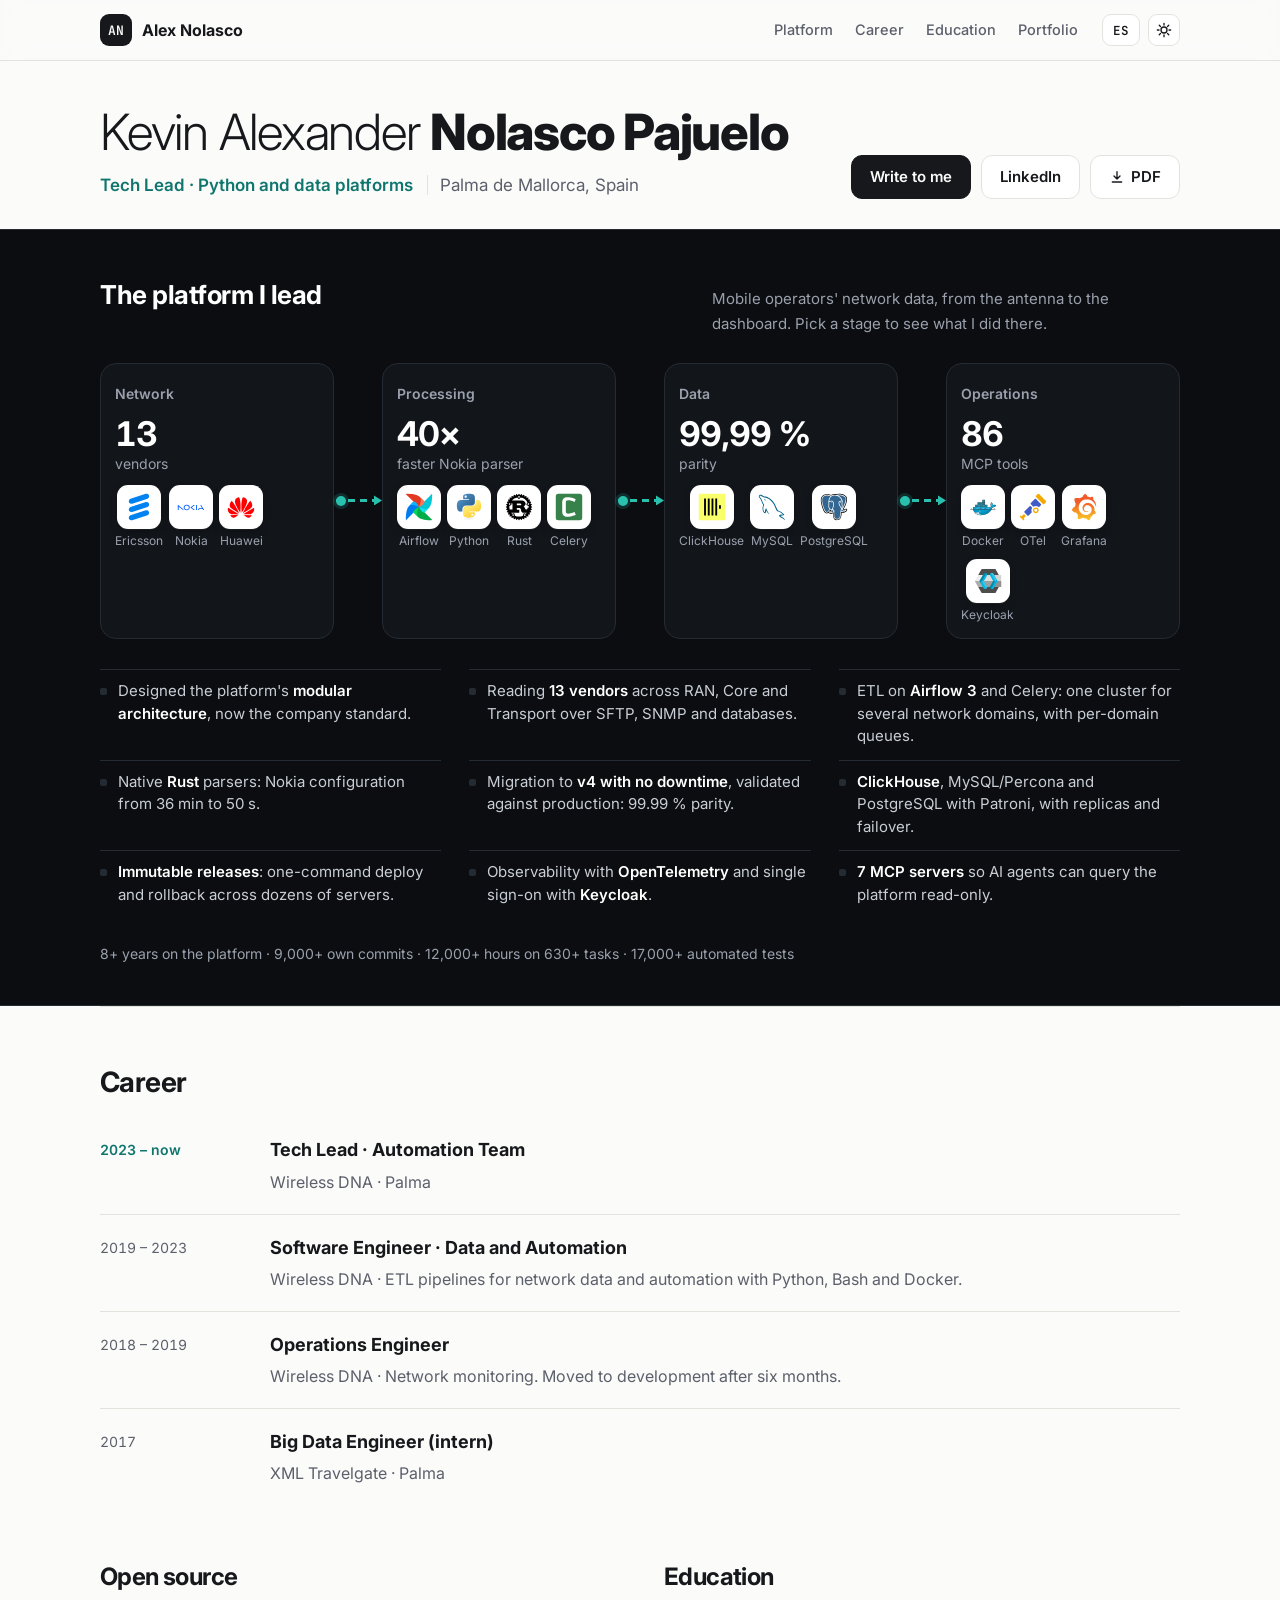
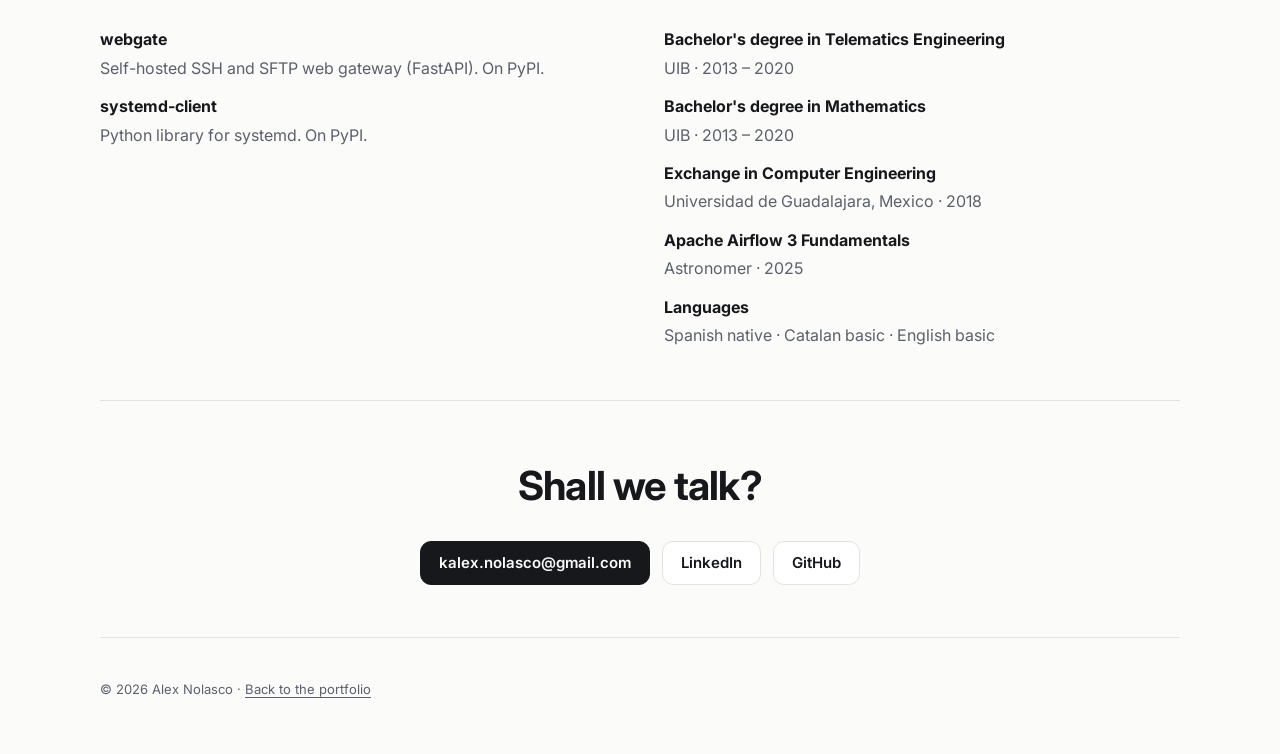
==== cv.html @ ef630f28 ":sparkles: [ADD] Web CV: the platform as the cover, real logos, two separate degrees cv.html with an" ====
<!doctype html>
<html lang="es">
<head>
  <meta charset="utf-8">
  <meta name="viewport" content="width=device-width, initial-scale=1">
  <title>Alex Nolasco · CV</title>
  <meta name="description" content="Currículum de Kevin Alexander Nolasco Pajuelo: Tech Lead de una plataforma de datos de red de telecomunicaciones. Python, Airflow, ClickHouse y Rust.">
  <meta name="author" content="Kevin Alexander Nolasco Pajuelo">
  <meta property="og:type" content="profile">
  <meta property="og:title" content="Alex Nolasco · CV · Tech Lead, Python y plataformas de datos">
  <meta property="og:description" content="La plataforma que dirijo, lo que he hecho en ella y cómo contactarme.">
  <meta property="og:url" content="https://kalexnolasco.github.io/cv.html">
  <meta property="og:image" content="https://kalexnolasco.github.io/assets/alex.jpg">
  <link rel="canonical" href="https://kalexnolasco.github.io/cv.html">
  <link rel="icon" href="assets/favicon.svg" type="image/svg+xml">
  <link rel="preconnect" href="https://fonts.googleapis.com">
  <link rel="preconnect" href="https://fonts.gstatic.com" crossorigin>
  <link href="https://fonts.googleapis.com/css2?family=Inter:wght@400;500;600;700;800&family=JetBrains+Mono:wght@400;500&display=swap" rel="stylesheet">
  <link rel="stylesheet" href="assets/style.css">
  <link rel="stylesheet" href="assets/cv.css">
  <script>
    (function () {
      try {
        var t = localStorage.getItem("theme");
        if (t) document.documentElement.setAttribute("data-theme", t);
      } catch (e) {}
    })();
  </script>
</head>
<body class="cv">
  <a class="skip" href="#main" data-i18n="skip">Saltar al contenido</a>

  <header class="nav">
    <div class="wrap nav-in">
      <a class="brand" href="index.html" aria-label="Portafolio"><span class="brand-mark">AN</span><span class="brand-name">Alex Nolasco</span></a>
      <nav class="links" aria-label="Secciones">
        <a href="#plataforma" data-i18n="nav.platform">Plataforma</a>
        <a href="#trayectoria" data-i18n="nav.career">Trayectoria</a>
        <a href="#formacion" data-i18n="nav.edu">Formación</a>
        <a href="index.html" data-i18n="nav.portfolio">Portafolio</a>
      </nav>
      <div class="tools">
        <button class="chip" id="lang" type="button" aria-label="Switch to English">EN</button>
        <button class="chip icon" id="theme" type="button" aria-label="Cambiar tema">
          <svg class="i-sun" viewBox="0 0 24 24" width="16" height="16" aria-hidden="true"><circle cx="12" cy="12" r="4.5" fill="none" stroke="currentColor" stroke-width="2"/><path d="M12 2v2.5M12 19.5V22M2 12h2.5M19.5 12H22M4.9 4.9l1.8 1.8M17.3 17.3l1.8 1.8M4.9 19.1l1.8-1.8M17.3 6.7l1.8-1.8" stroke="currentColor" stroke-width="2" stroke-linecap="round"/></svg>
          <svg class="i-moon" viewBox="0 0 24 24" width="16" height="16" aria-hidden="true"><path d="M20 14.5A8 8 0 0 1 9.5 4a8 8 0 1 0 10.5 10.5z" fill="none" stroke="currentColor" stroke-width="2" stroke-linejoin="round"/></svg>
        </button>
      </div>
    </div>
  </header>

  <main id="main">
    <section class="who wrap" aria-labelledby="name">
      <div class="who-text">
        <h1 id="name">Kevin Alexander <b>Nolasco Pajuelo</b></h1>
        <p class="who-role"><span data-i18n="who.role">Tech Lead · Python y plataformas de datos</span> <span class="who-place" data-i18n="who.place">Palma de Mallorca</span></p>
        <p class="print-only">kalex.nolasco@gmail.com · linkedin.com/in/kalexnolasco · kalexnolasco.github.io</p>
      </div>
      <div class="who-actions">
        <a class="btn primary" href="mailto:kalex.nolasco@gmail.com" data-i18n="who.mail">Escríbeme</a>
        <a class="btn" href="https://www.linkedin.com/in/kalexnolasco" target="_blank" rel="noopener">LinkedIn</a>
        <a class="btn" id="pdf" href="assets/cv/CV-Kevin-Nolasco-ES.pdf" download>
          <svg viewBox="0 0 24 24" width="16" height="16" aria-hidden="true"><path d="M12 4v11m0 0-4.5-4.5M12 15l4.5-4.5M5 19.5h14" fill="none" stroke="currentColor" stroke-width="2" stroke-linecap="round" stroke-linejoin="round"/></svg>
          <span>PDF</span>
        </a>
      </div>
    </section>

    <section class="stage-band" id="plataforma" aria-labelledby="platform-title">
      <div class="wrap">
        <div class="band-head">
          <h2 id="platform-title" data-i18n="band.title">La plataforma que dirijo</h2>
          <p data-i18n="band.lead">Datos de red de operadores móviles, de la antena al panel. Toca una etapa para ver lo que hice en ella.</p>
        </div>

        <div class="pipeline" role="group" aria-label="Etapas de la plataforma">
          <button class="stage" type="button" data-stage="red" aria-pressed="false">
            <span class="stage-name" data-i18n="st.red">Red</span>
            <span class="stage-fig"><b>13</b> <span data-i18n="st.redF">fabricantes</span></span>
            <span class="logos">
              <span class="logo"><img src="assets/logos/ericsson.svg" alt="" width="40" height="40"><span>Ericsson</span></span>
              <span class="logo"><img src="assets/logos/nokia.svg" alt="" width="40" height="40"><span>Nokia</span></span>
              <span class="logo"><img src="assets/logos/huawei.svg" alt="" width="40" height="40"><span>Huawei</span></span>
            </span>
          </button>
          <span class="flow" aria-hidden="true"><i></i></span>
          <button class="stage" type="button" data-stage="proc" aria-pressed="false">
            <span class="stage-name" data-i18n="st.proc">Procesamiento</span>
            <span class="stage-fig"><b>40×</b> <span data-i18n="st.procF">parser Nokia más rápido</span></span>
            <span class="logos">
              <span class="logo"><img src="assets/logos/airflow.svg" alt="" width="40" height="40"><span>Airflow</span></span>
              <span class="logo"><img src="assets/logos/python.svg" alt="" width="40" height="40"><span>Python</span></span>
              <span class="logo"><img src="assets/logos/rust.svg" alt="" width="40" height="40"><span>Rust</span></span>
              <span class="logo"><img src="assets/logos/celery.svg" alt="" width="40" height="40"><span>Celery</span></span>
            </span>
          </button>
          <span class="flow" aria-hidden="true"><i></i></span>
          <button class="stage" type="button" data-stage="data" aria-pressed="false">
            <span class="stage-name" data-i18n="st.data">Datos</span>
            <span class="stage-fig"><b>99,99&nbsp;%</b> <span data-i18n="st.dataF">paridad</span></span>
            <span class="logos">
              <span class="logo"><img src="assets/logos/clickhouse.svg" alt="" width="40" height="40"><span>ClickHouse</span></span>
              <span class="logo"><img src="assets/logos/mysql.svg" alt="" width="40" height="40"><span>MySQL</span></span>
              <span class="logo"><img src="assets/logos/postgresql.svg" alt="" width="40" height="40"><span>PostgreSQL</span></span>
            </span>
          </button>
          <span class="flow" aria-hidden="true"><i></i></span>
          <button class="stage" type="button" data-stage="ops" aria-pressed="false">
            <span class="stage-name" data-i18n="st.ops">Operación</span>
            <span class="stage-fig"><b>86</b> <span data-i18n="st.opsF">herramientas MCP</span></span>
            <span class="logos">
              <span class="logo"><img src="assets/logos/docker.svg" alt="" width="40" height="40"><span>Docker</span></span>
              <span class="logo"><img src="assets/logos/opentelemetry.svg" alt="" width="40" height="40"><span title="OpenTelemetry">OTel</span></span>
              <span class="logo"><img src="assets/logos/grafana.svg" alt="" width="40" height="40"><span>Grafana</span></span>
              <span class="logo"><img src="assets/logos/keycloak.svg" alt="" width="40" height="40"><span>Keycloak</span></span>
            </span>
          </button>
        </div>

        <ul class="wins" aria-live="polite">
          <li data-stage="all" data-i18n-html="w.arch">Diseñé la <b>arquitectura modular</b> de la plataforma, hoy estándar de la empresa.</li>
          <li data-stage="red" data-i18n-html="w.red">Lectura de <b>13 fabricantes</b> de RAN, Core y Transporte por SFTP, SNMP y bases de datos.</li>
          <li data-stage="proc" data-i18n-html="w.airflow">ETL en <b>Airflow 3</b> y Celery: un clúster para varios dominios de red, con colas por dominio.</li>
          <li data-stage="proc" data-i18n-html="w.rust">Parsers nativos en <b>Rust</b>: configuración Nokia de 36 min a 50 s.</li>
          <li data-stage="data" data-i18n-html="w.v4">Migración a <b>v4 sin cortes</b>, validada contra producción: 99,99&nbsp;% de paridad.</li>
          <li data-stage="data" data-i18n-html="w.db"><b>ClickHouse</b>, MySQL/Percona y PostgreSQL con Patroni, con réplicas y failover.</li>
          <li data-stage="ops" data-i18n-html="w.deploy"><b>Releases inmutables</b>: despliegue y vuelta atrás en un comando sobre decenas de servidores.</li>
          <li data-stage="ops" data-i18n-html="w.obs">Observabilidad con <b>OpenTelemetry</b> y acceso único con <b>Keycloak</b>.</li>
          <li data-stage="ops" data-i18n-html="w.mcp"><b>7 servidores MCP</b> para que agentes de IA consulten la plataforma en solo lectura.</li>
        </ul>
        <p class="band-foot" data-i18n="band.foot">8+ años en la plataforma · 9.000+ commits propios · 12.000+ horas en 630+ tareas · 17.000+ pruebas automáticas</p>
      </div>
    </section>

    <section class="section wrap" id="trayectoria" aria-labelledby="career-title">
      <h2 class="h2" id="career-title" data-i18n="career.title">Trayectoria</h2>
      <ol class="career">
        <li>
          <span class="when" data-i18n="c1.when">2023 – hoy</span>
          <div>
            <h3 data-i18n="c1.role">Tech Lead · Equipo de Automatización</h3>
            <p class="muted">Wireless DNA · Palma</p>
          </div>
        </li>
        <li>
          <span class="when">2019 – 2023</span>
          <div>
            <h3 data-i18n="c2.role">Ingeniero de software · Datos y automatización</h3>
            <p class="muted" data-i18n="c2.what">Wireless DNA · Pipelines ETL de datos de red y automatización con Python, Bash y Docker.</p>
          </div>
        </li>
        <li>
          <span class="when">2018 – 2019</span>
          <div>
            <h3 data-i18n="c3.role">Ingeniero de operaciones</h3>
            <p class="muted" data-i18n="c3.what">Wireless DNA · Monitorización de red. A los seis meses pasé a desarrollo.</p>
          </div>
        </li>
        <li>
          <span class="when">2017</span>
          <div>
            <h3 data-i18n="c4.role">Big Data Engineer (prácticas)</h3>
            <p class="muted">XML Travelgate · Palma</p>
          </div>
        </li>
      </ol>
    </section>

    <section class="section wrap split" aria-label="Open source y formación">
      <div>
        <h2 class="h2" data-i18n="os.title">Open source</h2>
        <ul class="plain">
          <li><a href="https://github.com/kalexnolasco/webgate" target="_blank" rel="noopener"><b>webgate</b></a> <span class="muted" data-i18n="os.webgate">Pasarela web SSH y SFTP autoalojada (FastAPI). En PyPI.</span></li>
          <li><a href="https://github.com/kalexnolasco/systemd-client" target="_blank" rel="noopener"><b>systemd-client</b></a> <span class="muted" data-i18n="os.systemd">Librería de Python para systemd. En PyPI.</span></li>
        </ul>
      </div>
      <div id="formacion">
        <h2 class="h2" data-i18n="edu.title">Formación</h2>
        <ul class="plain edu-list">
          <li><b data-i18n="e.tel">Grado en Ingeniería Telemática</b> <span class="muted">UIB · 2013 – 2020</span></li>
          <li><b data-i18n="e.mat">Grado en Matemáticas</b> <span class="muted">UIB · 2013 – 2020</span></li>
          <li><b data-i18n="e.exch">Intercambio en Ingeniería Informática</b> <span class="muted" data-i18n="e.exchW">Universidad de Guadalajara, México · 2018</span></li>
          <li><b>Apache Airflow 3 Fundamentals</b> <span class="muted" data-i18n="e.cert">Astronomer · 2025</span></li>
          <li><b data-i18n="e.lang">Idiomas</b> <span class="muted" data-i18n="e.langV">Español nativo · Catalán básico · Inglés básico</span></li>
        </ul>
      </div>
    </section>

    <section class="section wrap close" aria-labelledby="close-title">
      <h2 id="close-title" data-i18n="close.title">¿Hablamos?</h2>
      <div class="cta">
        <a class="btn primary" href="mailto:kalex.nolasco@gmail.com">kalex.nolasco@gmail.com</a>
        <a class="btn" href="https://www.linkedin.com/in/kalexnolasco" target="_blank" rel="noopener">LinkedIn</a>
        <a class="btn" href="https://github.com/kalexnolasco" target="_blank" rel="noopener">GitHub</a>
      </div>
    </section>
  </main>

  <footer class="wrap foot">
    <p class="muted foot-line">© <span id="year">2026</span> Alex Nolasco · <a href="index.html" data-i18n="foot.back">Volver al portafolio</a></p>
  </footer>
  <script src="assets/cv.js" defer></script>
</body>
</html>
---- assets/style.css ----
:root {
  --bg: #fbfbfa;
  --bg-2: #f2f2ef;
  --surface: #ffffff;
  --text: #17181c;
  --muted: #5c606b;
  --line: #e3e3de;
  --accent: #0f766e;
  --accent-2: #14b8a6;
  --accent-soft: #e6f4f2;
  --shadow: 0 1px 2px rgba(20, 20, 30, .04), 0 8px 24px rgba(20, 20, 30, .06);
  --radius: 14px;
  --sans: "Inter", system-ui, -apple-system, "Segoe UI", Roboto, sans-serif;
  --mono: "JetBrains Mono", ui-monospace, "SFMono-Regular", Menlo, monospace;
  color-scheme: light;
}
@media (prefers-color-scheme: dark) {
  :root:not([data-theme="light"]) {
    --bg: #0d0f12; --bg-2: #13161b; --surface: #161a20; --text: #e8eaed; --muted: #9aa1ad;
    --line: #262b33; --accent: #2dd4bf; --accent-2: #5eead4; --accent-soft: #10302d;
    --shadow: 0 1px 2px rgba(0,0,0,.3), 0 8px 24px rgba(0,0,0,.25);
    color-scheme: dark;
  }
}
:root[data-theme="dark"] {
  --bg: #0d0f12; --bg-2: #13161b; --surface: #161a20; --text: #e8eaed; --muted: #9aa1ad;
  --line: #262b33; --accent: #2dd4bf; --accent-2: #5eead4; --accent-soft: #10302d;
  --shadow: 0 1px 2px rgba(0,0,0,.3), 0 8px 24px rgba(0,0,0,.25);
  color-scheme: dark;
}

* { box-sizing: border-box; }
html { scroll-behavior: smooth; scroll-padding-top: 76px; }
@media (prefers-reduced-motion: reduce) { html { scroll-behavior: auto; } * { transition: none !important; } }
body {
  margin: 0; background: var(--bg); color: var(--text); font: 16px/1.65 var(--sans);
  -webkit-font-smoothing: antialiased; text-rendering: optimizeLegibility;
}
a { color: var(--accent); text-decoration: none; }
a:hover { text-decoration: underline; text-underline-offset: 3px; }
img { max-width: 100%; display: block; }
.mono { font-family: var(--mono); }
.muted { color: var(--muted); }
.accent { color: var(--accent); }
.wrap { width: min(1080px, 100% - 32px); margin-inline: auto; }
.skip { position: absolute; left: -999px; top: 8px; background: var(--accent); color: #fff; padding: 8px 12px; border-radius: 8px; z-index: 10; }
.skip:focus { left: 16px; }
:focus-visible { outline: 2px solid var(--accent); outline-offset: 3px; border-radius: 6px; }

/* nav */
.nav { position: sticky; top: 0; z-index: 5; background: color-mix(in srgb, var(--bg) 82%, transparent); backdrop-filter: saturate(1.4) blur(10px); border-bottom: 1px solid var(--line); }
.nav-in { display: flex; align-items: center; gap: 24px; height: 60px; }
.brand { display: flex; align-items: center; gap: 10px; color: var(--text); font-weight: 700; }
.brand:hover { text-decoration: none; }
.brand-mark { display: grid; place-items: center; width: 32px; height: 32px; border-radius: 9px; background: var(--text); color: var(--bg); font: 600 13px/1 var(--mono); letter-spacing: .5px; }
.links { display: flex; gap: 22px; margin-left: auto; }
.links a { color: var(--muted); font-size: 14.5px; font-weight: 500; }
.links a:hover { color: var(--text); text-decoration: none; }
.tools { display: flex; gap: 8px; }
.chip { height: 32px; min-width: 32px; padding: 0 10px; border-radius: 9px; border: 1px solid var(--line); background: var(--surface); color: var(--text); font: 600 12.5px var(--mono); cursor: pointer; display: inline-grid; place-items: center; }
.chip:hover { border-color: var(--muted); }
.chip.icon { padding: 0; }
.i-moon { display: none; }
:root[data-theme="dark"] .i-sun { display: none; }
:root[data-theme="dark"] .i-moon { display: block; }
@media (prefers-color-scheme: dark) {
  :root:not([data-theme="light"]) .i-sun { display: none; }
  :root:not([data-theme="light"]) .i-moon { display: block; }
}

/* hero */
.hero { display: grid; grid-template-columns: 1.6fr 1fr; gap: 56px; align-items: center; padding: 88px 0 72px; }
.eyebrow { color: var(--accent); font-size: 13px; letter-spacing: .3px; margin: 0 0 18px; }
h1 { font-size: clamp(34px, 5vw, 54px); line-height: 1.08; letter-spacing: -1.6px; margin: 0 0 22px; font-weight: 800; text-wrap: balance; }
.lead { font-size: 18.5px; color: var(--muted); margin: 0 0 30px; max-width: 58ch; }
.cta { display: flex; flex-wrap: wrap; gap: 12px; }
.btn { display: inline-flex; align-items: center; gap: 8px; height: 44px; padding: 0 18px; border-radius: 11px; border: 1px solid var(--line); background: var(--surface); color: var(--text); font-weight: 600; font-size: 15px; transition: transform .15s, border-color .15s; }
.btn:hover { text-decoration: none; border-color: var(--muted); transform: translateY(-1px); }
.btn.primary { background: var(--text); color: var(--bg); border-color: var(--text); }
.hero-card { background: var(--surface); border: 1px solid var(--line); border-radius: 20px; padding: 26px; box-shadow: var(--shadow); }
.avatar { width: 104px; height: 104px; border-radius: 50%; border: 3px solid var(--accent-soft); margin-bottom: 18px; background: var(--bg-2); }
.facts { margin: 0; display: grid; gap: 12px; }
.facts div { display: grid; grid-template-columns: 92px 1fr; gap: 10px; font-size: 14.5px; padding-top: 12px; border-top: 1px dashed var(--line); }
.facts dt { color: var(--muted); font-family: var(--mono); font-size: 12.5px; padding-top: 2px; }
.facts dd { margin: 0; font-weight: 500; }

/* stats */
.stats { display: grid; grid-template-columns: repeat(6, 1fr); gap: 14px; padding-bottom: 56px; }
.stat { background: var(--surface); border: 1px solid var(--line); border-radius: var(--radius); padding: 16px; display: grid; gap: 4px; }
.stat b { font-size: 26px; letter-spacing: -.8px; color: var(--accent); }
.stat span { font-size: 13px; color: var(--muted); line-height: 1.35; }
.h3 { font-size: 18px; margin: 36px 0 14px; }
.domains { display: grid; grid-template-columns: repeat(2, 1fr); gap: 14px; }
.domain { background: var(--bg-2); border: 1px solid var(--line); border-radius: var(--radius); padding: 16px 18px; display: grid; gap: 4px; }
.domain span { color: var(--muted); font-size: 14.5px; }

/* sections */
.section { padding: 64px 0; border-top: 1px solid var(--line); }
.h2 { display: flex; align-items: baseline; gap: 14px; font-size: 28px; letter-spacing: -.6px; margin: 0 0 30px; }
.h2 .num { font-size: 14px; color: var(--accent); font-weight: 500; }
.about { display: grid; grid-template-columns: 1fr 1fr; gap: 8px 48px; }
.about p { margin: 0 0 14px; font-size: 17px; }
.pillars { grid-column: 1 / -1; list-style: none; padding: 0; margin: 20px 0 0; display: grid; grid-template-columns: repeat(3, 1fr); gap: 16px; }
.pillars li { background: var(--bg-2); border: 1px solid var(--line); border-radius: var(--radius); padding: 18px; display: grid; gap: 4px; }
.pillars strong { font-size: 15.5px; }
.pillars span { color: var(--muted); font-size: 14.5px; }

.timeline { list-style: none; margin: 0; padding: 0 0 0 26px; border-left: 2px solid var(--line); display: grid; gap: 22px; }
.timeline > li { position: relative; }
.timeline > li::before { content: ""; position: absolute; left: -35px; top: 30px; width: 14px; height: 14px; border-radius: 50%; background: var(--bg); border: 3px solid var(--accent); }
.timeline > li:not(:first-child)::before { border-color: var(--muted); }
.timeline > li:not(:first-child) { box-shadow: none; padding: 20px 24px; }
.timeline > li:last-child .job-head p { margin-bottom: 0; }
.edu { display: grid; grid-template-columns: repeat(2, 1fr); gap: 16px; }
.edu-item { background: var(--surface); border: 1px solid var(--line); border-radius: var(--radius); padding: 20px 22px; }
.edu-item h3 { margin: 0 0 4px; font-size: 17px; }
.edu-item p { margin: 0; font-size: 14.5px; }
.job { background: var(--surface); border: 1px solid var(--line); border-radius: var(--radius); padding: 28px; box-shadow: var(--shadow); }
.job h3 { margin: 0; font-size: 19px; }
.job-head p { margin: 4px 0 16px; font-size: 14.5px; }
.job > p { margin: 0 0 14px; }
.bullets { margin: 0 0 20px; padding-left: 20px; display: grid; gap: 8px; }
.bullets li::marker { color: var(--accent); }

.tags { list-style: none; padding: 0; margin: 0; display: flex; flex-wrap: wrap; gap: 6px; }
.tags li { font: 500 12.5px/1 var(--mono); padding: 6px 9px; border-radius: 7px; background: var(--accent-soft); color: var(--accent); }

.grid { display: grid; grid-template-columns: repeat(2, 1fr); gap: 18px; }
.card { background: var(--surface); border: 1px solid var(--line); border-radius: var(--radius); padding: 24px; display: flex; flex-direction: column; gap: 14px; transition: border-color .15s, transform .15s; }
.card:hover { border-color: color-mix(in srgb, var(--accent) 45%, var(--line)); transform: translateY(-2px); }
.card.featured { grid-column: 1 / -1; background: linear-gradient(135deg, var(--accent-soft), var(--surface) 55%); }
.card-top { display: flex; justify-content: space-between; align-items: baseline; gap: 12px; }
.card h3 { margin: 0; font-size: 20px; letter-spacing: -.3px; }
.card h3 a { color: var(--text); }
.card p { margin: 0; color: var(--muted); }
.stars { font-size: 13px; color: var(--muted); white-space: nowrap; }
.card-links { display: flex; flex-wrap: wrap; gap: 16px; margin-top: auto; padding-top: 6px; font-weight: 600; font-size: 14.5px; }

.stack { display: grid; grid-template-columns: repeat(auto-fit, minmax(240px, 1fr)); gap: 22px 32px; }
.stack h3 { font-size: 14px; font-family: var(--mono); color: var(--muted); font-weight: 500; margin: 0 0 10px; }

.contact { text-align: center; padding: 28px 0; }
.contact .h2.plain { justify-content: center; font-size: clamp(28px, 4vw, 40px); margin-bottom: 12px; }
.contact p { color: var(--muted); font-size: 17px; margin: 0 auto 26px; max-width: 52ch; }
.contact .cta { justify-content: center; }

.foot { padding: 28px 0 40px; border-top: 1px solid var(--line); font-size: 13px; }

@media (max-width: 1100px) and (min-width: 861px) { .stats { grid-template-columns: repeat(3, 1fr); } }
@media (max-width: 860px) {
  .links { display: none; }
  .tools { margin-left: auto; }
  .hero { grid-template-columns: 1fr; gap: 36px; padding: 56px 0 48px; }
  .about { grid-template-columns: 1fr; }
  .pillars { grid-template-columns: 1fr; }
  .grid { grid-template-columns: 1fr; }
  .edu { grid-template-columns: 1fr; }
  .stats { grid-template-columns: repeat(2, 1fr); }
  .domains { grid-template-columns: 1fr; }
  .timeline { padding-left: 18px; }
  .timeline > li::before { left: -27px; }
  .job { padding: 22px; }
}
---- assets/cv.css ----
/* Web CV: the portfolio's tokens (style.css) plus one ink stage band, dark in both themes. */
.cv {
  --ink: #0b0d10;
  --ink-2: #12161b;
  --ink-line: #252b33;
  --ink-text: #e8eaed;
  --ink-muted: #9aa1ad;
  --flow: #2dd4bf;
}
::selection { background: var(--accent-soft); color: var(--text); }

/* Who: name and actions on one line */
.who { display: flex; align-items: flex-end; justify-content: space-between; gap: 24px 40px; flex-wrap: wrap; padding: 44px 0 30px; }
.who h1 { font-size: clamp(30px, 4.4vw, 50px); font-weight: 300; letter-spacing: -.025em; line-height: 1.08; margin: 0 0 12px; }
.who h1 b { font-weight: 800; }
.who-role { margin: 0; font-size: 17px; font-weight: 600; color: var(--accent); }
.who-place { color: var(--muted); font-weight: 400; margin-left: 10px; padding-left: 12px; border-left: 1px solid var(--line); }
.who-actions { display: flex; gap: 10px; flex-wrap: wrap; }
.who-actions svg { margin-right: -2px; }

/* The stage band */
.stage-band { background: var(--ink); color: var(--ink-text); padding: 44px 0 40px; position: relative; overflow: hidden; border-block: 1px solid var(--ink-line); }
.stage-band .wrap { position: relative; }
.band-head { display: flex; justify-content: space-between; align-items: baseline; gap: 12px 32px; flex-wrap: wrap; margin-bottom: 26px; }
.band-head h2 { margin: 0; font-size: 26px; letter-spacing: -.5px; color: #fff; }
.band-head p { margin: 0; color: var(--ink-muted); font-size: 15px; max-width: 52ch; }

.pipeline { display: grid; grid-template-columns: 1fr 48px 1fr 48px 1fr 48px 1fr; align-items: stretch; }
.stage {
  all: unset; box-sizing: border-box; cursor: pointer;
  display: flex; flex-direction: column; gap: 10px;
  background: var(--ink-2); border: 1px solid var(--ink-line); border-radius: 16px; padding: 18px 14px 16px;
  transition: border-color .2s, transform .2s cubic-bezier(.2,.8,.2,1), background .2s, box-shadow .2s;
}
.stage:hover { border-color: #3a434e; transform: translateY(-2px); }
.stage:focus-visible { outline: 2px solid var(--flow); outline-offset: 3px; }
.stage[aria-pressed="true"] { border-color: var(--flow); background: #0f1d1c; transform: translateY(-3px); box-shadow: 0 14px 30px -12px rgba(0,0,0,.7); }
.stage-name { font-weight: 600; font-size: 14px; color: var(--ink-muted); }
.stage[aria-pressed="true"] .stage-name { color: var(--flow); }
.stage-fig { font-size: 14px; color: var(--ink-muted); line-height: 1.1; }
.stage-fig b { display: block; font-size: 34px; font-weight: 700; letter-spacing: -1px; color: #fff; margin-bottom: 4px; font-variant-numeric: tabular-nums; }
.logos { display: flex; flex-wrap: wrap; gap: 10px 6px; margin-top: 4px; }
.logo { display: grid; justify-items: center; gap: 5px; min-width: 44px; }
.logo img { width: 44px; height: 44px; object-fit: contain; padding: 8px; background: #fff; border-radius: 11px; box-shadow: 0 1px 0 rgba(255,255,255,.06), 0 4px 10px -4px rgba(0,0,0,.6); }
.logo span { font-size: 12px; color: var(--ink-muted); text-align: center; line-height: 1.2; white-space: nowrap; }

/* Flow lines between stages: data travelling */
.flow { position: relative; align-self: center; height: 3px; margin: 0 2px; background: repeating-linear-gradient(90deg, var(--flow) 0 7px, transparent 7px 12px); opacity: .9; animation: dash 1.1s linear infinite; }
.flow::after { content: ""; position: absolute; right: -2px; top: -4px; width: 8px; height: 10px; background: var(--flow); clip-path: polygon(0 0, 100% 50%, 0 100%); }
.flow i { position: absolute; top: -3.5px; left: 0; width: 10px; height: 10px; border-radius: 50%; background: var(--flow); box-shadow: 0 0 0 3px rgba(45,212,191,.18); animation: travel 2.4s cubic-bezier(.5,0,.3,1) infinite; }
@keyframes dash { to { background-position: 12px 0; } }
@keyframes travel { from { left: 0; opacity: 0; } 15% { opacity: 1; } 85% { opacity: 1; } to { left: calc(100% - 10px); opacity: 0; } }

/* Achievements: the selected stage's light up */
.wins { list-style: none; margin: 30px 0 0; padding: 0; display: grid; grid-template-columns: repeat(3, 1fr); gap: 2px 28px; }
.wins li { position: relative; padding: 10px 0 10px 18px; border-top: 1px solid var(--ink-line); font-size: 15px; line-height: 1.5; color: #c9ced6; transition: opacity .25s, color .25s; }
.wins li::before { content: ""; position: absolute; left: 0; top: 18px; width: 7px; height: 7px; border-radius: 2px; background: var(--ink-line); transition: background .25s; }
.wins li b { color: #fff; font-weight: 600; }
.pipeline.has-pick ~ .wins li { opacity: .28; }
.pipeline.has-pick ~ .wins li.on { opacity: 1; color: #fff; }
.pipeline.has-pick ~ .wins li.on::before { background: var(--flow); }
.band-foot { margin: 26px 0 0; color: var(--ink-muted); font-size: 14px; }

/* Career */
.career { list-style: none; margin: 0; padding: 0; display: grid; gap: 0; }
.career li { display: grid; grid-template-columns: 150px 1fr; gap: 20px; padding: 18px 0; border-top: 1px solid var(--line); }
.career li:first-child { border-top: 0; padding-top: 0; }
.career .when { font-size: 14px; color: var(--muted); padding-top: 3px; font-variant-numeric: tabular-nums; }
.career li:first-child .when { color: var(--accent); font-weight: 600; }
.career h3 { margin: 0 0 4px; font-size: 18px; }
.career p { margin: 0; }

.split { display: grid; grid-template-columns: 1fr 1fr; gap: 48px; }
.split .h2 { font-size: 24px; }
.plain { list-style: none; margin: 0; padding: 0; display: grid; gap: 12px; }
.plain li { display: grid; gap: 2px; }
.plain a b { color: var(--text); }

.close { text-align: center; }
.close h2 { font-size: clamp(28px, 4vw, 40px); letter-spacing: -.8px; margin: 0 0 22px; }
.close .cta { justify-content: center; }
.print-only { display: none; }
.cv .section { padding: 52px 0; }
.cv .split { border-top: 0; padding-top: 0; }
.foot-line { font-size: 13px; }
.foot a { color: inherit; text-decoration: underline; text-underline-offset: 3px; }

@media (max-width: 1000px) {
  .pipeline { grid-template-columns: 1fr; gap: 0; }
  .flow { justify-self: center; width: 3px; height: 34px; margin: 4px 0; background: repeating-linear-gradient(180deg, var(--flow) 0 6px, transparent 6px 12px); animation-name: dash-v; }
  .flow::after { right: auto; top: auto; bottom: -3px; left: -4px; width: 10px; height: 8px; clip-path: polygon(0 0, 100% 0, 50% 100%); }
  .flow i { left: -3.5px; animation-name: travel-v; }
  .stage { display: grid; grid-template-columns: 1fr auto; grid-template-areas: "name fig" "logos logos"; align-items: end; }
  .stage-name { grid-area: name; align-self: start; }
  .stage-fig { grid-area: fig; text-align: right; }
  .logos { grid-area: logos; gap: 10px 14px; }
  .wins { grid-template-columns: 1fr; }
  .split { grid-template-columns: 1fr; gap: 36px; }
}
@keyframes dash-v { to { background-position: 0 12px; } }
@keyframes travel-v { from { top: 0; opacity: 0; } 15% { opacity: 1; } 85% { opacity: 1; } to { top: calc(100% - 10px); opacity: 0; } }
@media (max-width: 560px) {
  .who { padding-top: 30px; }
  .who-place { display: block; margin: 6px 0 0; padding: 0; border: 0; }
  .career li { grid-template-columns: 1fr; gap: 4px; }
  .close .cta { flex-direction: column; align-items: stretch; max-width: 360px; margin: 0 auto; }
}
@media (prefers-reduced-motion: reduce) {
  .flow, .flow i { animation: none; }
  .flow i { display: none; }
}

/* Print: one clean sheet, light, everything visible */
@media print {
  @page { size: A4; margin: 9mm 11mm; }
  .nav, .skip, .who-actions, .foot, .close, .band-head p, .flow { display: none !important; }
  html, body { background: #fff !important; color: #111; font-size: 10.5px; }
  .wrap { width: 100%; }
  .who { padding: 0 0 8px; }
  .print-only { display: block; margin: 6px 0 0; color: #333; font-size: 11px; }
  .who h1 { font-size: 24px; margin-bottom: 2px; }
  .who-role { font-size: 13px; }
  .stage-band { background: #fff; color: #111; padding: 6px 0 0; }
  .band-head { margin-bottom: 8px; }
  .band-head h2 { color: #111; font-size: 16px; }
  .pipeline { grid-template-columns: repeat(4, 1fr); gap: 8px; }
  .stage { display: flex; flex-direction: column; justify-content: flex-start; align-items: stretch; min-width: 0; background: #fff; border-color: #ddd; padding: 10px; gap: 6px; transform: none !important; box-shadow: none !important; }
  .stage-name { align-self: auto; }
  .stage-fig { display: block; text-align: left; margin: 2px 0 4px; font-size: 10.5px !important; }
  .stage-fig b { color: #111; font-size: 18px; margin-bottom: 1px; }
  .stage-name, .stage-fig, .logo span, .band-foot { color: #444 !important; }
  .logos { display: flex; flex-wrap: nowrap; gap: 4px; margin-top: 2px; }
  .logo { width: auto; min-width: 34px; gap: 2px; }
  .logo img { width: 26px; height: 26px; padding: 4px; box-shadow: none; border: 1px solid #e5e5e5; }
  .logo span { font-size: 8px !important; }
  .wins { grid-template-columns: 1fr 1fr; gap: 0 18px; margin-top: 10px; }
  .wins li { color: #333; opacity: 1 !important; border-color: #e5e5e5; padding: 3px 0 3px 14px; font-size: 10px; line-height: 1.4; }
  .wins li::before { top: 8px; background: #0f766e; }
  .wins li b { color: #111; }
  .band-foot, .career .when, .plain .muted, .career .muted { font-size: 10.5px; }
  .band-foot { margin-top: 8px; }
  .section, .cv .section { padding: 12px 0 0; }
  .h2, .split .h2 { font-size: 16px; margin-bottom: 6px; }
  .career li { padding: 4px 0; grid-template-columns: 90px 1fr; }
  .career h3 { font-size: 12px; margin: 0; }
  .split { grid-template-columns: 1fr 1fr; gap: 24px; }
  .plain { gap: 4px; }
  .stage-band, .career li, .plain li { break-inside: avoid; }
}
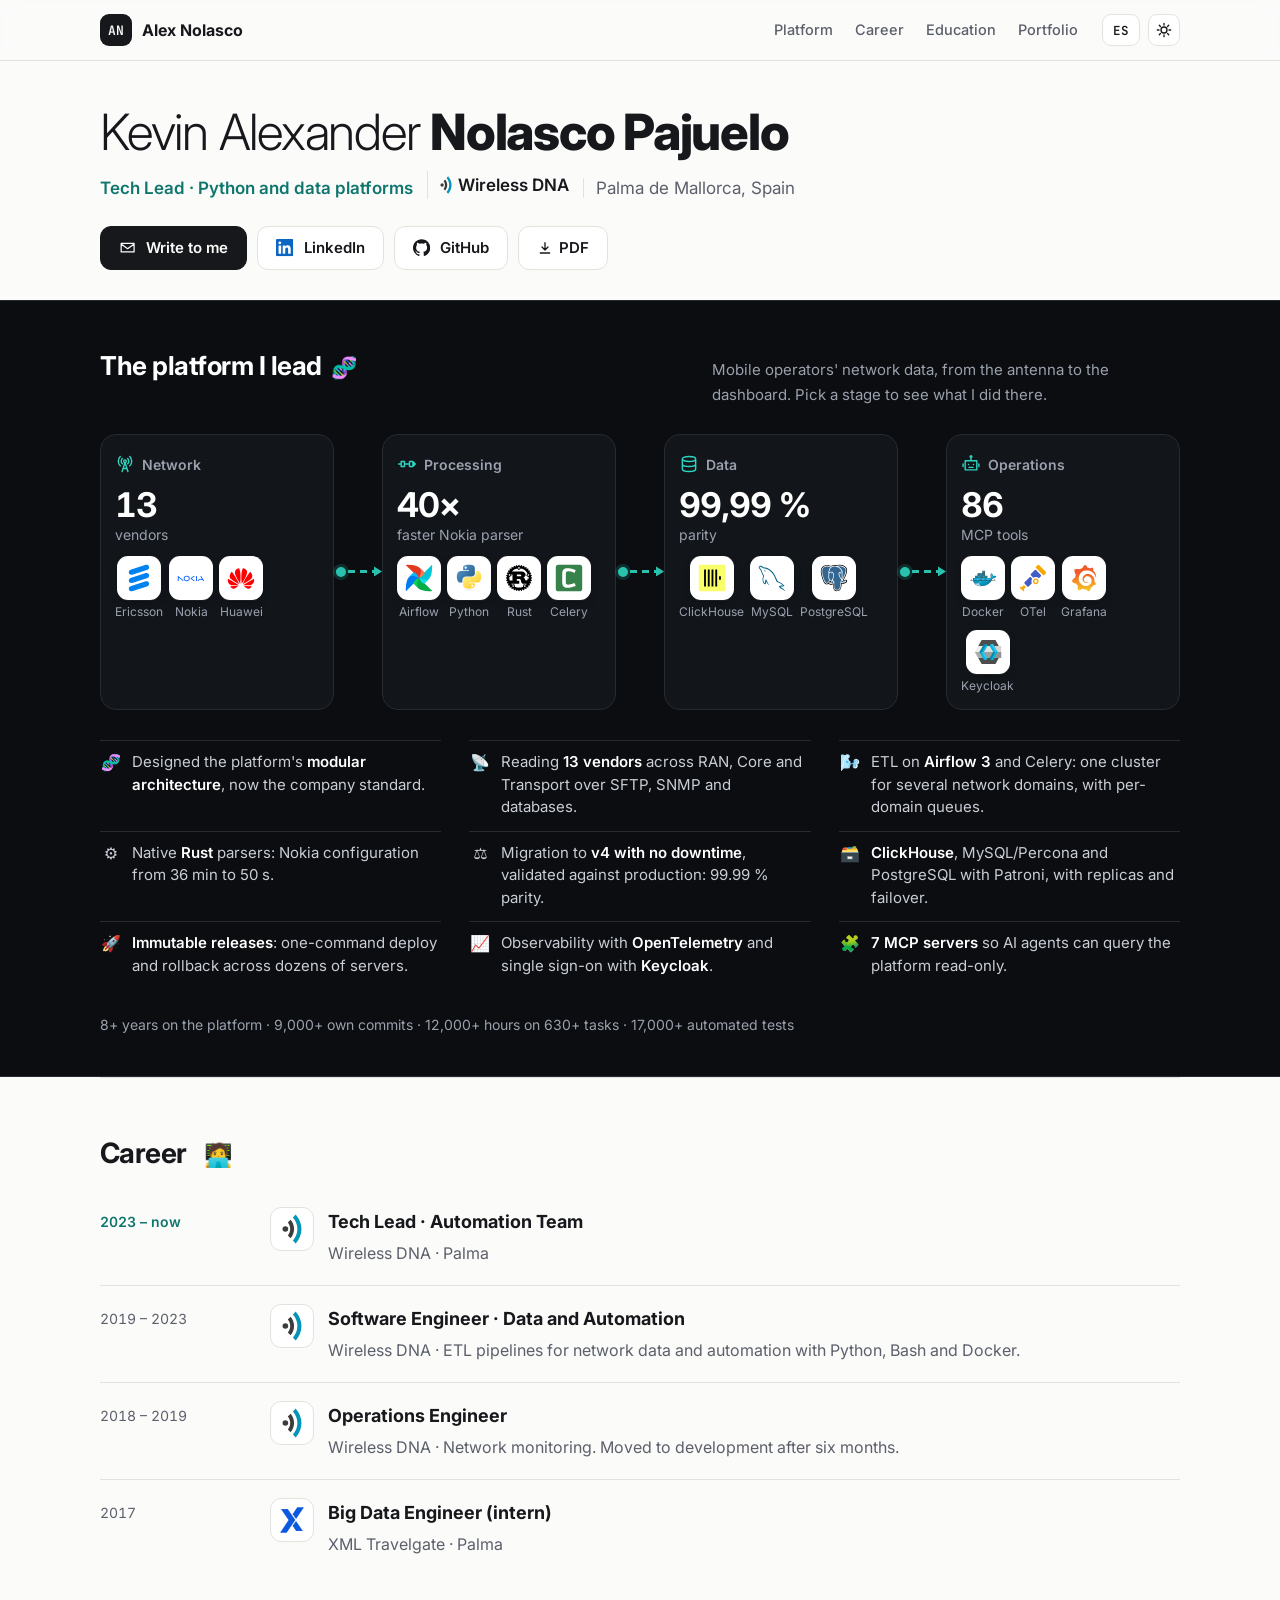
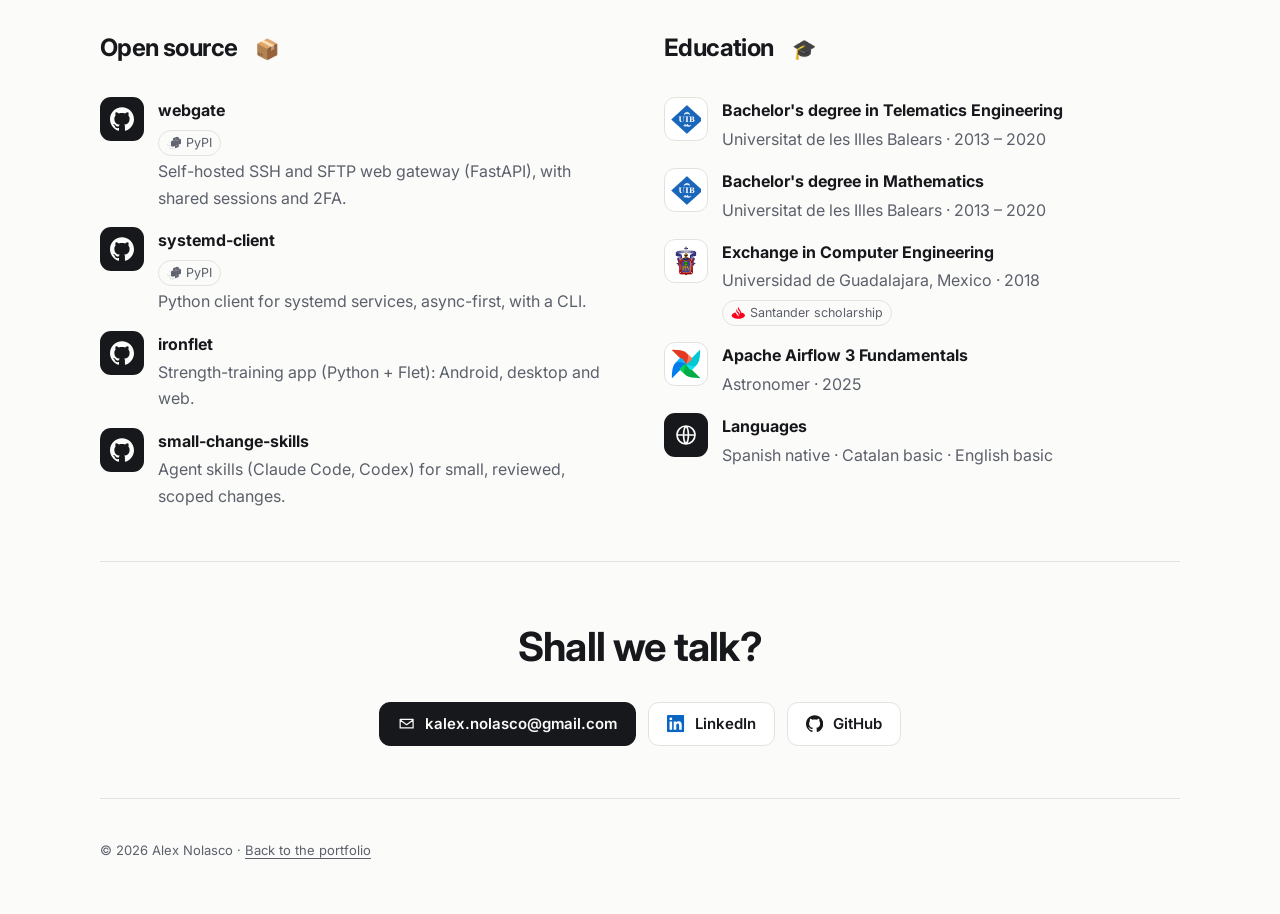
==== commit f60f52a2: ":sparkles: [UPD] CV: company, university and project logos, design-system icons and emojis WDNA and " ====
--- a/cv.html
+++ b/cv.html
@@ -28,6 +28,19 @@
   </script>
 </head>
 <body class="cv">
+  <svg class="sprite" width="0" height="0" aria-hidden="true" focusable="false"><defs>
+<symbol fill="none" stroke="currentColor" stroke-width="1.7" stroke-linecap="round" stroke-linejoin="round" id="n-cell" viewBox="0 0 24 24"><circle cx="12" cy="8.6" r="1.6"/><path d="M8.8 5.4a4.5 4.5 0 0 0 0 6.4M15.2 5.4a4.5 4.5 0 0 1 0 6.4M6.3 2.9a8 8 0 0 0 0 11.3M17.7 2.9a8 8 0 0 1 0 11.3M12 10.2 8.5 21M12 10.2 15.5 21M9.7 17.3h4.6"/></symbol>
+<symbol fill="none" stroke="currentColor" stroke-width="1.7" stroke-linecap="round" stroke-linejoin="round" id="n-etl" viewBox="0 0 24 24"><path d="M2 12h3M9 12h6M19 12h3M5 9h4v6H5zM15 9h4v6h-4zM20 10l2 2-2 2"/></symbol>
+<symbol fill="none" stroke="currentColor" stroke-width="1.7" stroke-linecap="round" stroke-linejoin="round" id="n-database" viewBox="0 0 24 24"><path d="M4 6c0-1.7 3.6-3 8-3s8 1.3 8 3-3.6 3-8 3-8-1.3-8-3zM4 6v12c0 1.7 3.6 3 8 3s8-1.3 8-3V6M4 12c0 1.7 3.6 3 8 3s8-1.3 8-3"/></symbol>
+<symbol fill="none" stroke="currentColor" stroke-width="1.7" stroke-linecap="round" stroke-linejoin="round" id="n-agent" viewBox="0 0 24 24"><circle cx="12" cy="3" r="1"/><path d="M5 8h14v11H5zM12 4v4M9 12.5h.01M15 12.5h.01M9.5 16h5M2.5 12v3M21.5 12v3"/></symbol>
+<symbol fill="none" stroke="currentColor" stroke-width="1.7" stroke-linecap="round" stroke-linejoin="round" id="n-container" viewBox="0 0 24 24"><path d="M12 3l8 4.5v9L12 21l-8-4.5v-9zM4 7.5l8 4.5 8-4.5M12 12v9"/></symbol>
+<symbol fill="none" stroke="currentColor" stroke-width="1.7" stroke-linecap="round" stroke-linejoin="round" id="i-ch-email" viewBox="0 0 24 24"><path d="M3 6h18v12H3zM3 7l9 6.5L21 7"/></symbol>
+<symbol fill="none" stroke="currentColor" stroke-width="1.7" stroke-linecap="round" stroke-linejoin="round" id="i-globe" viewBox="0 0 24 24"><path d="M12 3a9 9 0 1 0 0 18 9 9 0 0 0 0-18zM3 12h18M12 3c3.2 3.2 3.2 14.8 0 18M12 3c-3.2 3.2-3.2 14.8 0 18"/></symbol>
+<symbol fill="none" stroke="currentColor" stroke-width="1.7" stroke-linecap="round" stroke-linejoin="round" id="i-book" viewBox="0 0 24 24"><path d="M5 4h10a2 2 0 0 1 2 2v14H7a2 2 0 0 1-2-2zM5 17a2 2 0 0 1 2-2h10M19 7v13"/></symbol>
+<symbol fill="none" stroke="currentColor" stroke-width="1.7" stroke-linecap="round" stroke-linejoin="round" id="i-history" viewBox="0 0 24 24"><path d="M4 12a8 8 0 1 0 2.3-5.6M4 4v4h4M12 8v4l3 2"/></symbol>
+<symbol fill="none" stroke="currentColor" stroke-width="1.7" stroke-linecap="round" stroke-linejoin="round" id="i-external" viewBox="0 0 24 24"><path d="M14 4h6v6M20 4l-9 9M18 14v6H4V6h6"/></symbol>
+<symbol id="b-github" viewBox="0 0 24 24" fill="currentColor"><path d="M12 .297c-6.63 0-12 5.373-12 12 0 5.303 3.438 9.8 8.205 11.385.6.113.82-.258.82-.577 0-.285-.01-1.04-.015-2.04-3.338.724-4.042-1.61-4.042-1.61C4.422 18.07 3.633 17.7 3.633 17.7c-1.087-.744.084-.729.084-.729 1.205.084 1.838 1.236 1.838 1.236 1.07 1.835 2.809 1.305 3.495.998.108-.776.417-1.305.76-1.605-2.665-.3-5.466-1.332-5.466-5.93 0-1.31.465-2.38 1.235-3.22-.135-.303-.54-1.523.105-3.176 0 0 1.005-.322 3.3 1.23.96-.267 1.98-.399 3-.405 1.02.006 2.04.138 3 .405 2.28-1.552 3.285-1.23 3.285-1.23.645 1.653.24 2.873.12 3.176.765.84 1.23 1.91 1.23 3.22 0 4.61-2.805 5.625-5.475 5.92.42.36.81 1.096.81 2.22 0 1.606-.015 2.896-.015 3.286 0 .315.21.69.825.57C20.565 22.092 24 17.592 24 12.297c0-6.627-5.373-12-12-12"/></symbol><symbol id="b-pypi" viewBox="0 0 24 24" fill="currentColor"><path d="M23.922 13.58v3.912L20.55 18.72l-.078.055.052.037 3.45-1.256.026-.036v-3.997l-.053-.036-.025.092z M23.621 5.618l-3.04 1.107v3.912l3.339-1.215V5.509zM23.92 13.457V9.544l-3.336 1.215v3.913zM20.47 14.71V10.8L17.17 12v3.913zM17.034 19.996v-3.912l-3.313 1.206v3.912zM17.17 16.057v3.868l3.314-1.206V14.85l-3.314 1.206zm2.093 1.882c-.367.134-.663-.074-.663-.463s.296-.814.663-.947c.365-.133.662.075.662.464s-.297.814-.662.946z M13.225 9.315l.365-.132-3.285-1.197-3.323 1.21.102.037 3.184 1.16zM20.507 10.664V6.751L17.17 7.965v3.913zM17.058 11.918V8.005l-3.302 1.202v3.912zM13.643 9.246l-3.336 1.215v3.913l3.336-1.215zM6.907 13.165l3.322 1.209v-3.913L6.907 9.252z M10.34 7.873l3.281 1.193V5.198l-3.28-1.193zM20.507 2.715L17.19 3.922v3.913l3.317-1.207zM16.95 3.903L13.724 2.73l-3.269 1.19 3.225 1.174zM15.365 4.606l-1.624.592v3.868l3.317-1.207V3.991l-1.693.615zm-.391 2.778c-.367.134-.662-.074-.662-.464s.295-.813.662-.946c.366-.133.663.074.663.464s-.297.813-.663.946z M10.229 18.41v-3.914l-3.322-1.209V17.2zM13.678 17.182v-3.913l-3.371 1.227v3.913z M13.756 17.154l3.3-1.2V12.04l-3.3 1.2zM13.678 21.217l-3.371 1.227v-3.912h-.078v3.912l-3.322-1.209v-3.913l-.053-.058-.025-.06-3.336-1.21v-3.948l.034.013 3.287 1.196.015-.078-3.261-1.187 3.26-1.187v-.109L3.876 9.62l-.307-.112 3.26-1.188v.877l.079-.055V6.769l3.257 1.185.058-.061L7.084 6.75l-.102-.037 3.24-1.179v-.083L6.854 6.677v.018l-.025.018v1.523L3.44 9.47v.02l-.025.017v4.007l-3.39 1.233v.019L0 14.784v3.995l.025.037 3.4 1.237.008-.006.007.01 3.4 1.238.008-.006.006.01 3.4 1.237.014-.009.012.01 3.45-1.256.026-.037-.078-.027zM3.493 9.563l3.257 1.185-3.257 1.187V9.562zM3.4 19.96L.078 18.752v-3.913l2.361.86.96.349v3.913zm.015-3.99L.335 14.85l-.182-.066 3.262-1.187v2.374zm3.399 5.231l-3.321-1.209v-3.912l3.321 1.209v3.912zM23.791 5.434l-3.21-1.17v2.338zM20.387 2.643l-3.24-1.18-3.27 1.19 3.247 1.182z"/></symbol><symbol id="b-linkedin" viewBox="0 0 24 24" fill="currentColor"><path d="M20.447 20.452h-3.554v-5.569c0-1.328-.027-3.037-1.852-3.037-1.853 0-2.136 1.445-2.136 2.939v5.667H9.351V9h3.414v1.561h.046c.477-.9 1.637-1.85 3.37-1.85 3.601 0 4.267 2.37 4.267 5.455v6.286zM5.337 7.433c-1.144 0-2.063-.926-2.063-2.065 0-1.138.92-2.063 2.063-2.063 1.14 0 2.064.925 2.064 2.063 0 1.139-.925 2.065-2.064 2.065zm1.782 13.019H3.555V9h3.564v11.452zM22.225 0H1.771C.792 0 0 .774 0 1.729v20.542C0 23.227.792 24 1.771 24h20.451C23.2 24 24 23.227 24 22.271V1.729C24 .774 23.2 0 22.222 0h.003z"/></symbol>
+</defs></svg>
   <a class="skip" href="#main" data-i18n="skip">Saltar al contenido</a>
 
   <header class="nav">
@@ -53,12 +66,13 @@
     <section class="who wrap" aria-labelledby="name">
       <div class="who-text">
         <h1 id="name">Kevin Alexander <b>Nolasco Pajuelo</b></h1>
-        <p class="who-role"><span data-i18n="who.role">Tech Lead · Python y plataformas de datos</span> <span class="who-place" data-i18n="who.place">Palma de Mallorca</span></p>
+        <p class="who-role"><span data-i18n="who.role">Tech Lead · Python y plataformas de datos</span> <span class="who-co"><img src="assets/logos/wdna.svg" alt="" width="12" height="18">Wireless DNA</span> <span class="who-place" data-i18n="who.place">Palma de Mallorca</span></p>
         <p class="print-only">kalex.nolasco@gmail.com · linkedin.com/in/kalexnolasco · kalexnolasco.github.io</p>
       </div>
       <div class="who-actions">
-        <a class="btn primary" href="mailto:kalex.nolasco@gmail.com" data-i18n="who.mail">Escríbeme</a>
-        <a class="btn" href="https://www.linkedin.com/in/kalexnolasco" target="_blank" rel="noopener">LinkedIn</a>
+        <a class="btn primary" href="mailto:kalex.nolasco@gmail.com"><svg class="ico" aria-hidden="true"><use href="#i-ch-email"/></svg><span data-i18n="who.mail">Escríbeme</span></a>
+        <a class="btn" href="https://www.linkedin.com/in/kalexnolasco" target="_blank" rel="noopener"><svg class="ico brand-li" aria-hidden="true"><use href="#b-linkedin"/></svg>LinkedIn</a>
+        <a class="btn" href="https://github.com/kalexnolasco" target="_blank" rel="noopener"><svg class="ico" aria-hidden="true"><use href="#b-github"/></svg>GitHub</a>
         <a class="btn" id="pdf" href="assets/cv/CV-Kevin-Nolasco-ES.pdf" download>
           <svg viewBox="0 0 24 24" width="16" height="16" aria-hidden="true"><path d="M12 4v11m0 0-4.5-4.5M12 15l4.5-4.5M5 19.5h14" fill="none" stroke="currentColor" stroke-width="2" stroke-linecap="round" stroke-linejoin="round"/></svg>
           <span>PDF</span>
@@ -69,13 +83,13 @@
     <section class="stage-band" id="plataforma" aria-labelledby="platform-title">
       <div class="wrap">
         <div class="band-head">
-          <h2 id="platform-title" data-i18n="band.title">La plataforma que dirijo</h2>
+          <h2 id="platform-title"><span data-i18n="band.title">La plataforma que dirijo</span> <span class="emo" aria-hidden="true">🧬</span></h2>
           <p data-i18n="band.lead">Datos de red de operadores móviles, de la antena al panel. Toca una etapa para ver lo que hice en ella.</p>
         </div>
 
         <div class="pipeline" role="group" aria-label="Etapas de la plataforma">
           <button class="stage" type="button" data-stage="red" aria-pressed="false">
-            <span class="stage-name" data-i18n="st.red">Red</span>
+            <span class="stage-name"><svg class="ico" aria-hidden="true"><use href="#n-cell"/></svg><span data-i18n="st.red">Red</span></span>
             <span class="stage-fig"><b>13</b> <span data-i18n="st.redF">fabricantes</span></span>
             <span class="logos">
               <span class="logo"><img src="assets/logos/ericsson.svg" alt="" width="40" height="40"><span>Ericsson</span></span>
@@ -85,7 +99,7 @@
           </button>
           <span class="flow" aria-hidden="true"><i></i></span>
           <button class="stage" type="button" data-stage="proc" aria-pressed="false">
-            <span class="stage-name" data-i18n="st.proc">Procesamiento</span>
+            <span class="stage-name"><svg class="ico" aria-hidden="true"><use href="#n-etl"/></svg><span data-i18n="st.proc">Procesamiento</span></span>
             <span class="stage-fig"><b>40×</b> <span data-i18n="st.procF">parser Nokia más rápido</span></span>
             <span class="logos">
               <span class="logo"><img src="assets/logos/airflow.svg" alt="" width="40" height="40"><span>Airflow</span></span>
@@ -96,7 +110,7 @@
           </button>
           <span class="flow" aria-hidden="true"><i></i></span>
           <button class="stage" type="button" data-stage="data" aria-pressed="false">
-            <span class="stage-name" data-i18n="st.data">Datos</span>
+            <span class="stage-name"><svg class="ico" aria-hidden="true"><use href="#n-database"/></svg><span data-i18n="st.data">Datos</span></span>
             <span class="stage-fig"><b>99,99&nbsp;%</b> <span data-i18n="st.dataF">paridad</span></span>
             <span class="logos">
               <span class="logo"><img src="assets/logos/clickhouse.svg" alt="" width="40" height="40"><span>ClickHouse</span></span>
@@ -106,7 +120,7 @@
           </button>
           <span class="flow" aria-hidden="true"><i></i></span>
           <button class="stage" type="button" data-stage="ops" aria-pressed="false">
-            <span class="stage-name" data-i18n="st.ops">Operación</span>
+            <span class="stage-name"><svg class="ico" aria-hidden="true"><use href="#n-agent"/></svg><span data-i18n="st.ops">Operación</span></span>
             <span class="stage-fig"><b>86</b> <span data-i18n="st.opsF">herramientas MCP</span></span>
             <span class="logos">
               <span class="logo"><img src="assets/logos/docker.svg" alt="" width="40" height="40"><span>Docker</span></span>
@@ -118,70 +132,76 @@
         </div>
 
         <ul class="wins" aria-live="polite">
-          <li data-stage="all" data-i18n-html="w.arch">Diseñé la <b>arquitectura modular</b> de la plataforma, hoy estándar de la empresa.</li>
-          <li data-stage="red" data-i18n-html="w.red">Lectura de <b>13 fabricantes</b> de RAN, Core y Transporte por SFTP, SNMP y bases de datos.</li>
-          <li data-stage="proc" data-i18n-html="w.airflow">ETL en <b>Airflow 3</b> y Celery: un clúster para varios dominios de red, con colas por dominio.</li>
-          <li data-stage="proc" data-i18n-html="w.rust">Parsers nativos en <b>Rust</b>: configuración Nokia de 36 min a 50 s.</li>
-          <li data-stage="data" data-i18n-html="w.v4">Migración a <b>v4 sin cortes</b>, validada contra producción: 99,99&nbsp;% de paridad.</li>
-          <li data-stage="data" data-i18n-html="w.db"><b>ClickHouse</b>, MySQL/Percona y PostgreSQL con Patroni, con réplicas y failover.</li>
-          <li data-stage="ops" data-i18n-html="w.deploy"><b>Releases inmutables</b>: despliegue y vuelta atrás en un comando sobre decenas de servidores.</li>
-          <li data-stage="ops" data-i18n-html="w.obs">Observabilidad con <b>OpenTelemetry</b> y acceso único con <b>Keycloak</b>.</li>
-          <li data-stage="ops" data-i18n-html="w.mcp"><b>7 servidores MCP</b> para que agentes de IA consulten la plataforma en solo lectura.</li>
+          <li data-stage="all"><span class="wi" aria-hidden="true">🧬</span><span data-i18n-html="w.arch">Diseñé la <b>arquitectura modular</b> de la plataforma, hoy estándar de la empresa.</span></li>
+          <li data-stage="red"><span class="wi" aria-hidden="true">📡</span><span data-i18n-html="w.red">Lectura de <b>13 fabricantes</b> de RAN, Core y Transporte por SFTP, SNMP y bases de datos.</span></li>
+          <li data-stage="proc"><span class="wi" aria-hidden="true">🌬️</span><span data-i18n-html="w.airflow">ETL en <b>Airflow 3</b> y Celery: un clúster para varios dominios de red, con colas por dominio.</span></li>
+          <li data-stage="proc"><span class="wi" aria-hidden="true">⚙️</span><span data-i18n-html="w.rust">Parsers nativos en <b>Rust</b>: configuración Nokia de 36 min a 50 s.</span></li>
+          <li data-stage="data"><span class="wi" aria-hidden="true">⚖️</span><span data-i18n-html="w.v4">Migración a <b>v4 sin cortes</b>, validada contra producción: 99,99&nbsp;% de paridad.</span></li>
+          <li data-stage="data"><span class="wi" aria-hidden="true">🗃️</span><span data-i18n-html="w.db"><b>ClickHouse</b>, MySQL/Percona y PostgreSQL con Patroni, con réplicas y failover.</span></li>
+          <li data-stage="ops"><span class="wi" aria-hidden="true">🚀</span><span data-i18n-html="w.deploy"><b>Releases inmutables</b>: despliegue y vuelta atrás en un comando sobre decenas de servidores.</span></li>
+          <li data-stage="ops"><span class="wi" aria-hidden="true">📈</span><span data-i18n-html="w.obs">Observabilidad con <b>OpenTelemetry</b> y acceso único con <b>Keycloak</b>.</span></li>
+          <li data-stage="ops"><span class="wi" aria-hidden="true">🧩</span><span data-i18n-html="w.mcp"><b>7 servidores MCP</b> para que agentes de IA consulten la plataforma en solo lectura.</span></li>
         </ul>
         <p class="band-foot" data-i18n="band.foot">8+ años en la plataforma · 9.000+ commits propios · 12.000+ horas en 630+ tareas · 17.000+ pruebas automáticas</p>
       </div>
     </section>
 
     <section class="section wrap" id="trayectoria" aria-labelledby="career-title">
-      <h2 class="h2" id="career-title" data-i18n="career.title">Trayectoria</h2>
+      <h2 class="h2" id="career-title"><span data-i18n="career.title">Trayectoria</span> <span class="emo" aria-hidden="true">🧑‍💻</span></h2>
       <ol class="career">
         <li>
           <span class="when" data-i18n="c1.when">2023 – hoy</span>
-          <div>
+          <div class="role"><span class="org"><img src="assets/logos/wdna.svg" alt="" width="26" height="40"></span><div>
             <h3 data-i18n="c1.role">Tech Lead · Equipo de Automatización</h3>
             <p class="muted">Wireless DNA · Palma</p>
-          </div>
+          </div></div>
         </li>
         <li>
           <span class="when">2019 – 2023</span>
-          <div>
+          <div class="role"><span class="org"><img src="assets/logos/wdna.svg" alt="" width="26" height="40"></span><div>
             <h3 data-i18n="c2.role">Ingeniero de software · Datos y automatización</h3>
             <p class="muted" data-i18n="c2.what">Wireless DNA · Pipelines ETL de datos de red y automatización con Python, Bash y Docker.</p>
-          </div>
+          </div></div>
         </li>
         <li>
           <span class="when">2018 – 2019</span>
-          <div>
+          <div class="role"><span class="org"><img src="assets/logos/wdna.svg" alt="" width="26" height="40"></span><div>
             <h3 data-i18n="c3.role">Ingeniero de operaciones</h3>
             <p class="muted" data-i18n="c3.what">Wireless DNA · Monitorización de red. A los seis meses pasé a desarrollo.</p>
-          </div>
+          </div></div>
         </li>
         <li>
           <span class="when">2017</span>
-          <div>
+          <div class="role"><span class="org"><img src="assets/logos/travelgate.png" alt="" width="40" height="40"></span><div>
             <h3 data-i18n="c4.role">Big Data Engineer (prácticas)</h3>
             <p class="muted">XML Travelgate · Palma</p>
-          </div>
+          </div></div>
         </li>
       </ol>
     </section>
 
     <section class="section wrap split" aria-label="Open source y formación">
       <div>
-        <h2 class="h2" data-i18n="os.title">Open source</h2>
+        <h2 class="h2"><span data-i18n="os.title">Open source</span> <span class="emo" aria-hidden="true">📦</span></h2>
         <ul class="plain">
-          <li><a href="https://github.com/kalexnolasco/webgate" target="_blank" rel="noopener"><b>webgate</b></a> <span class="muted" data-i18n="os.webgate">Pasarela web SSH y SFTP autoalojada (FastAPI). En PyPI.</span></li>
-          <li><a href="https://github.com/kalexnolasco/systemd-client" target="_blank" rel="noopener"><b>systemd-client</b></a> <span class="muted" data-i18n="os.systemd">Librería de Python para systemd. En PyPI.</span></li>
+          <li class="item"><span class="org ink"><svg class="ico" aria-hidden="true"><use href="#b-github"/></svg></span><div><a href="https://github.com/kalexnolasco/webgate" target="_blank" rel="noopener"><b>webgate</b></a> <span class="tag"><svg class="ico" aria-hidden="true"><use href="#b-pypi"/></svg>PyPI</span>
+            <span class="muted" data-i18n="os.webgate">Pasarela web SSH y SFTP autoalojada (FastAPI), con sesiones compartidas y 2FA.</span></div></li>
+          <li class="item"><span class="org ink"><svg class="ico" aria-hidden="true"><use href="#b-github"/></svg></span><div><a href="https://github.com/kalexnolasco/systemd-client" target="_blank" rel="noopener"><b>systemd-client</b></a> <span class="tag"><svg class="ico" aria-hidden="true"><use href="#b-pypi"/></svg>PyPI</span>
+            <span class="muted" data-i18n="os.systemd">Cliente de Python para servicios systemd, asíncrono, con CLI.</span></div></li>
+          <li class="item"><span class="org ink"><svg class="ico" aria-hidden="true"><use href="#b-github"/></svg></span><div><a href="https://github.com/kalexnolasco/ironflet" target="_blank" rel="noopener"><b>ironflet</b></a>
+            <span class="muted" data-i18n="os.ironflet">App de entrenamiento de fuerza (Python + Flet): Android, escritorio y web.</span></div></li>
+          <li class="item"><span class="org ink"><svg class="ico" aria-hidden="true"><use href="#b-github"/></svg></span><div><a href="https://github.com/kalexnolasco/small-change-skills" target="_blank" rel="noopener"><b>small-change-skills</b></a>
+            <span class="muted" data-i18n="os.skills">Skills para agentes de IA (Claude Code, Codex): cambios pequeños, revisados y acotados.</span></div></li>
         </ul>
       </div>
       <div id="formacion">
-        <h2 class="h2" data-i18n="edu.title">Formación</h2>
+        <h2 class="h2"><span data-i18n="edu.title">Formación</span> <span class="emo" aria-hidden="true">🎓</span></h2>
         <ul class="plain edu-list">
-          <li><b data-i18n="e.tel">Grado en Ingeniería Telemática</b> <span class="muted">UIB · 2013 – 2020</span></li>
-          <li><b data-i18n="e.mat">Grado en Matemáticas</b> <span class="muted">UIB · 2013 – 2020</span></li>
-          <li><b data-i18n="e.exch">Intercambio en Ingeniería Informática</b> <span class="muted" data-i18n="e.exchW">Universidad de Guadalajara, México · 2018</span></li>
-          <li><b>Apache Airflow 3 Fundamentals</b> <span class="muted" data-i18n="e.cert">Astronomer · 2025</span></li>
-          <li><b data-i18n="e.lang">Idiomas</b> <span class="muted" data-i18n="e.langV">Español nativo · Catalán básico · Inglés básico</span></li>
+          <li class="item"><span class="org"><img src="assets/logos/uib.svg" alt="" width="40" height="40"></span><div><b data-i18n="e.tel">Grado en Ingeniería Telemática</b> <span class="muted">Universitat de les Illes Balears · 2013 – 2020</span></div></li>
+          <li class="item"><span class="org"><img src="assets/logos/uib.svg" alt="" width="40" height="40"></span><div><b data-i18n="e.mat">Grado en Matemáticas</b> <span class="muted">Universitat de les Illes Balears · 2013 – 2020</span></div></li>
+          <li class="item"><span class="org"><img src="assets/logos/udg.jpg" alt="" width="40" height="40"></span><div><b data-i18n="e.exch">Intercambio en Ingeniería Informática</b> <span class="muted" data-i18n="e.exchW">Universidad de Guadalajara, México · 2018</span> <span class="tag"><img src="assets/logos/santander.svg" alt="" width="14" height="14"><span data-i18n="e.beca">Beca Santander</span></span></div></li>
+          <li class="item"><span class="org"><img src="assets/logos/airflow.svg" alt="" width="40" height="40"></span><div><b>Apache Airflow 3 Fundamentals</b> <span class="muted" data-i18n="e.cert">Astronomer · 2025</span></div></li>
+          <li class="item"><span class="org ink"><svg class="ico" aria-hidden="true"><use href="#i-globe"/></svg></span><div><b data-i18n="e.lang">Idiomas</b> <span class="muted" data-i18n="e.langV">Español nativo · Catalán básico · Inglés básico</span></div></li>
         </ul>
       </div>
     </section>
@@ -189,9 +209,9 @@
     <section class="section wrap close" aria-labelledby="close-title">
       <h2 id="close-title" data-i18n="close.title">¿Hablamos?</h2>
       <div class="cta">
-        <a class="btn primary" href="mailto:kalex.nolasco@gmail.com">kalex.nolasco@gmail.com</a>
-        <a class="btn" href="https://www.linkedin.com/in/kalexnolasco" target="_blank" rel="noopener">LinkedIn</a>
-        <a class="btn" href="https://github.com/kalexnolasco" target="_blank" rel="noopener">GitHub</a>
+        <a class="btn primary" href="mailto:kalex.nolasco@gmail.com"><svg class="ico" aria-hidden="true"><use href="#i-ch-email"/></svg>kalex.nolasco@gmail.com</a>
+        <a class="btn" href="https://www.linkedin.com/in/kalexnolasco" target="_blank" rel="noopener"><svg class="ico brand-li" aria-hidden="true"><use href="#b-linkedin"/></svg>LinkedIn</a>
+        <a class="btn" href="https://github.com/kalexnolasco" target="_blank" rel="noopener"><svg class="ico" aria-hidden="true"><use href="#b-github"/></svg>GitHub</a>
       </div>
     </section>
   </main>
--- a/assets/cv.css
+++ b/assets/cv.css
@@ -8,6 +8,15 @@
   --flow: #2dd4bf;
 }
 ::selection { background: var(--accent-soft); color: var(--text); }
+.sprite { position: absolute; width: 0; height: 0; overflow: hidden; }
+.ico { width: 1.15em; height: 1.15em; flex: none; vertical-align: -.2em; }
+.btn .ico { margin-right: 2px; }
+.brand-li { color: #0a66c2; }
+:root[data-theme="dark"] .brand-li { color: #70b5f9; }
+@media (prefers-color-scheme: dark) { :root:not([data-theme="light"]) .brand-li { color: #70b5f9; } }
+.emo { font-size: .82em; margin-left: 4px; }
+.who-co { display: inline-flex; align-items: center; gap: 6px; margin-left: 10px; padding-left: 12px; border-left: 1px solid var(--line); color: var(--text); font-weight: 600; }
+.who-co img { width: 12px; height: 18px; }
 
 /* Who: name and actions on one line */
 .who { display: flex; align-items: flex-end; justify-content: space-between; gap: 24px 40px; flex-wrap: wrap; padding: 44px 0 30px; }
@@ -35,7 +44,8 @@
 .stage:hover { border-color: #3a434e; transform: translateY(-2px); }
 .stage:focus-visible { outline: 2px solid var(--flow); outline-offset: 3px; }
 .stage[aria-pressed="true"] { border-color: var(--flow); background: #0f1d1c; transform: translateY(-3px); box-shadow: 0 14px 30px -12px rgba(0,0,0,.7); }
-.stage-name { font-weight: 600; font-size: 14px; color: var(--ink-muted); }
+.stage-name { display: inline-flex; align-items: center; gap: 7px; font-weight: 600; font-size: 14px; color: var(--ink-muted); }
+.stage-name .ico { width: 20px; height: 20px; color: var(--flow); }
 .stage[aria-pressed="true"] .stage-name { color: var(--flow); }
 .stage-fig { font-size: 14px; color: var(--ink-muted); line-height: 1.1; }
 .stage-fig b { display: block; font-size: 34px; font-weight: 700; letter-spacing: -1px; color: #fff; margin-bottom: 4px; font-variant-numeric: tabular-nums; }
@@ -53,12 +63,12 @@
 
 /* Achievements: the selected stage's light up */
 .wins { list-style: none; margin: 30px 0 0; padding: 0; display: grid; grid-template-columns: repeat(3, 1fr); gap: 2px 28px; }
-.wins li { position: relative; padding: 10px 0 10px 18px; border-top: 1px solid var(--ink-line); font-size: 15px; line-height: 1.5; color: #c9ced6; transition: opacity .25s, color .25s; }
-.wins li::before { content: ""; position: absolute; left: 0; top: 18px; width: 7px; height: 7px; border-radius: 2px; background: var(--ink-line); transition: background .25s; }
+.wins li { position: relative; display: flex; gap: 10px; padding: 10px 0; border-top: 1px solid var(--ink-line); font-size: 15px; line-height: 1.5; color: #c9ced6; transition: opacity .25s, color .25s; }
+.wi { flex: none; width: 22px; font-size: 16px; line-height: 1.45; text-align: center; transition: filter .25s; }
 .wins li b { color: #fff; font-weight: 600; }
 .pipeline.has-pick ~ .wins li { opacity: .28; }
 .pipeline.has-pick ~ .wins li.on { opacity: 1; color: #fff; }
-.pipeline.has-pick ~ .wins li.on::before { background: var(--flow); }
+.pipeline.has-pick ~ .wins li:not(.on) .wi { filter: grayscale(1); }
 .band-foot { margin: 26px 0 0; color: var(--ink-muted); font-size: 14px; }
 
 /* Career */
@@ -68,12 +78,21 @@
 .career .when { font-size: 14px; color: var(--muted); padding-top: 3px; font-variant-numeric: tabular-nums; }
 .career li:first-child .when { color: var(--accent); font-weight: 600; }
 .career h3 { margin: 0 0 4px; font-size: 18px; }
+.role, .item { display: flex; gap: 14px; align-items: flex-start; }
+.org { flex: none; display: grid; place-items: center; width: 44px; height: 44px; border-radius: 11px; background: #fff; border: 1px solid var(--line); overflow: hidden; }
+.org img { width: 30px; height: 30px; object-fit: contain; }
+.org.ink { background: var(--text); color: var(--bg); border-color: transparent; }
+.org.ink .ico { width: 24px; height: 24px; }
+.item > div { display: grid; gap: 2px; }
+.tag { display: inline-flex; align-items: center; gap: 5px; width: fit-content; margin-top: 4px; padding: 2px 8px; border: 1px solid var(--line); border-radius: 999px; font-size: 12.5px; color: var(--muted); }
+.tag img, .tag .ico { width: 14px; height: 14px; }
 .career p { margin: 0; }
 
 .split { display: grid; grid-template-columns: 1fr 1fr; gap: 48px; }
 .split .h2 { font-size: 24px; }
-.plain { list-style: none; margin: 0; padding: 0; display: grid; gap: 12px; }
+.plain { list-style: none; margin: 0; padding: 0; display: grid; gap: 16px; }
 .plain li { display: grid; gap: 2px; }
+.plain li.item { display: flex; gap: 14px; }
 .plain a b { color: var(--text); }
 
 .close { text-align: center; }
@@ -101,7 +120,9 @@
 @keyframes travel-v { from { top: 0; opacity: 0; } 15% { opacity: 1; } 85% { opacity: 1; } to { top: calc(100% - 10px); opacity: 0; } }
 @media (max-width: 560px) {
   .who { padding-top: 30px; }
-  .who-place { display: block; margin: 6px 0 0; padding: 0; border: 0; }
+  .who-place, .who-co { margin: 6px 0 0; padding: 0; border: 0; }
+  .who-place { display: block; }
+  .who-co { display: flex; }
   .career li { grid-template-columns: 1fr; gap: 4px; }
   .close .cta { flex-direction: column; align-items: stretch; max-width: 360px; margin: 0 auto; }
 }
@@ -134,8 +155,15 @@
   .logo img { width: 26px; height: 26px; padding: 4px; box-shadow: none; border: 1px solid #e5e5e5; }
   .logo span { font-size: 8px !important; }
   .wins { grid-template-columns: 1fr 1fr; gap: 0 18px; margin-top: 10px; }
-  .wins li { color: #333; opacity: 1 !important; border-color: #e5e5e5; padding: 3px 0 3px 14px; font-size: 10px; line-height: 1.4; }
-  .wins li::before { top: 8px; background: #0f766e; }
+  .wins li { color: #333; opacity: 1 !important; border-color: #e5e5e5; padding: 3px 0; gap: 6px; font-size: 10px; line-height: 1.4; }
+  .wi { font-size: 11px; width: 14px; }
+  .org { width: 26px; height: 26px; border-radius: 6px; }
+  .org img { width: 18px; height: 18px; }
+  .org.ink { background: #111; color: #fff; }
+  .org.ink .ico { width: 15px; height: 15px; }
+  .role, .item { gap: 8px; }
+  .tag { font-size: 9px; margin-top: 1px; padding: 0 6px; }
+  .emo { display: none; }
   .wins li b { color: #111; }
   .band-foot, .career .when, .plain .muted, .career .muted { font-size: 10.5px; }
   .band-foot { margin-top: 8px; }
